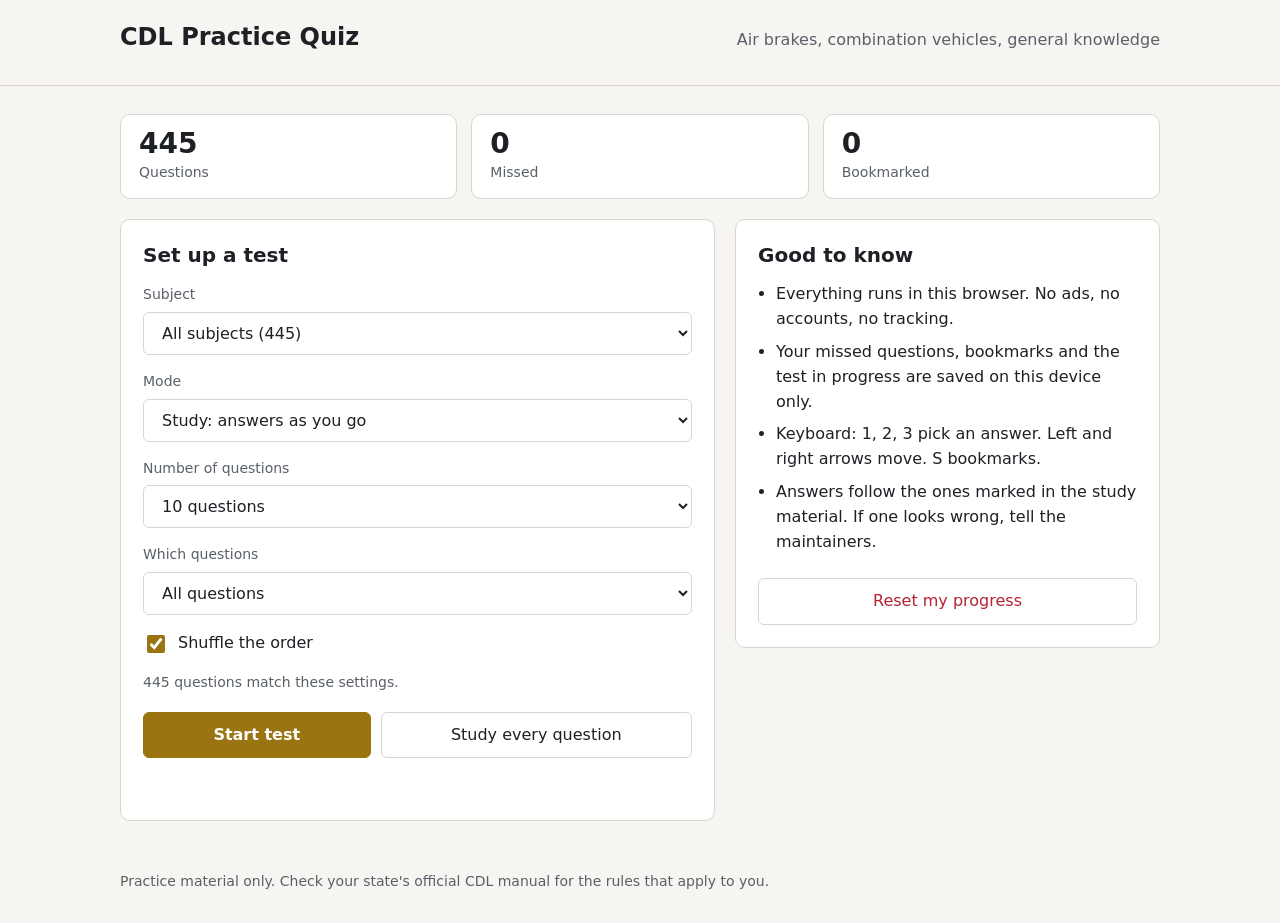
==== index.html @ a30c28da "Add CDL practice quiz: cleaned question bank, study and exam modes, offline single-file build" ====
<!doctype html>
<html lang="en">
<head>
<meta charset="utf-8">
<meta name="viewport" content="width=device-width,initial-scale=1">
<meta name="description" content="Free CDL practice quiz for air brakes, combination vehicles and general knowledge. Works offline. No ads, no accounts, no tracking.">
<meta http-equiv="Content-Security-Policy" content="default-src 'none'; script-src 'self'; style-src 'self'; img-src 'self' data:; connect-src 'none'; base-uri 'none'; form-action 'none'">
<title>CDL Practice Quiz</title>
<link rel="stylesheet" href="style.css">
</head>
<body>
<header class="top">
  <div class="wrap top-inner">
    <h1>CDL Practice Quiz</h1>
    <p class="muted">Air brakes, combination vehicles, general knowledge</p>
  </div>
</header>

<main class="wrap">

  <section id="setup" aria-labelledby="setup-title">
    <div class="stats">
      <div><strong id="stat-total">0</strong><span>Questions</span></div>
      <div><strong id="stat-missed">0</strong><span>Missed</span></div>
      <div><strong id="stat-saved">0</strong><span>Bookmarked</span></div>
    </div>

    <div class="setup-layout">
      <form class="panel setup-form" id="setup-form" autocomplete="off">
        <h2 id="setup-title">Set up a test</h2>

        <label for="subject">Subject</label>
        <select id="subject"></select>

        <label for="mode">Mode</label>
        <select id="mode">
          <option value="study">Study: answers as you go</option>
          <option value="exam">Exam: answers at the end</option>
        </select>

        <label for="length">Number of questions</label>
        <select id="length">
          <option value="10">10 questions</option>
          <option value="25">25 questions</option>
          <option value="50">50 questions</option>
          <option value="all">All matching questions</option>
          <option value="custom">Choose a number</option>
        </select>
        <input id="custom" type="number" min="1" max="445" value="20" aria-label="Custom number of questions" hidden>

        <label for="pool">Which questions</label>
        <select id="pool">
          <option value="all">All questions</option>
          <option value="missed">Only questions I missed</option>
          <option value="saved">Only bookmarked questions</option>
        </select>

        <label class="check"><input id="shuffle" type="checkbox" checked> Shuffle the order</label>

        <p id="match" class="muted small" aria-live="polite"></p>

        <div class="button-row">
          <button id="start" type="button" class="primary">Start test</button>
          <button id="study-all" type="button">Study every question</button>
        </div>
        <p id="setup-message" class="small" role="status"></p>
      </form>

      <aside class="panel side">
        <h2>Good to know</h2>
        <ul class="plain">
          <li>Everything runs in this browser. No ads, no accounts, no tracking.</li>
          <li>Your missed questions, bookmarks and the test in progress are saved on this device only.</li>
          <li>Keyboard: 1, 2, 3 pick an answer. Left and right arrows move. S bookmarks.</li>
          <li>Answers follow the ones marked in the study material. If one looks wrong, tell the maintainers.</li>
        </ul>
        <button id="resume" type="button" class="wide" hidden></button>
        <button id="reset" type="button" class="wide danger-text">Reset my progress</button>
      </aside>
    </div>
  </section>

  <section id="quiz" hidden aria-label="Test in progress">
    <div class="quiz-top">
      <span id="position"></span>
      <span id="topic" class="muted"></span>
      <button id="bookmark" type="button" aria-pressed="false">Bookmark</button>
    </div>
    <div class="bar" aria-hidden="true"><div id="progress"></div></div>

    <h2 id="question" class="question" tabindex="-1"></h2>
    <div id="choices" class="choices"></div>
    <p id="feedback" class="feedback" aria-live="polite"></p>

    <div class="nav">
      <button id="prev" type="button">Previous</button>
      <button id="next" type="button" class="primary">Next</button>
    </div>
    <div class="quiz-tools">
      <button id="finish" type="button">Finish test</button>
      <button id="exit" type="button">Save and exit</button>
    </div>

    <nav id="grid" class="grid" aria-label="Questions in this test"></nav>
  </section>

  <section id="results" hidden aria-labelledby="results-title">
    <h2 id="results-title">Test results</h2>
    <p id="score" class="score"></p>
    <p id="result-text"></p>
    <div id="breakdown" class="breakdown"></div>

    <div class="button-row">
      <button id="retry" type="button" class="primary">Practice the ones I missed</button>
      <button id="back-setup" type="button">Back to setup</button>
    </div>

    <div class="review-head">
      <h3>Review</h3>
      <label class="inline" for="review-filter">Show
        <select id="review-filter">
          <option value="all">All questions</option>
          <option value="wrong">Wrong</option>
          <option value="unanswered">Unanswered</option>
          <option value="ungraded">Not scored</option>
        </select>
      </label>
    </div>
    <div id="review"></div>
  </section>

</main>

<footer class="wrap small muted foot">
  Practice material only. Check your state's official CDL manual for the rules that apply to you.
</footer>

<script src="questions.js"></script>
<script src="app.js"></script>
</body>
</html>
---- style.css ----
:root {
  color-scheme: light dark;
  --bg: #17191c;
  --panel: #22252a;
  --text: #f2f4f5;
  --muted: #b0b5be;
  --line: #3a3e46;
  --accent: #e8c65d;
  --accent-ink: #17191c;
  --good: #78d8b0;
  --good-bg: #20382f;
  --bad: #ff969c;
  --bad-bg: #3f282d;
  --selected-bg: #393526;
  --focus: #e8c65d;
}

@media (prefers-color-scheme: light) {
  :root:not([data-theme="dark"]) {
    --bg: #f6f5f2;
    --panel: #ffffff;
    --text: #1d2025;
    --muted: #5a6068;
    --line: #d9d6cf;
    --accent: #9a7410;
    --accent-ink: #ffffff;
    --good: #17794f;
    --good-bg: #e4f5ec;
    --bad: #b42333;
    --bad-bg: #fbe6e8;
    --selected-bg: #fbf3da;
    --focus: #9a7410;
  }
}

* { box-sizing: border-box; }
[hidden] { display: none !important; }

body {
  margin: 0;
  background: var(--bg);
  color: var(--text);
  font: 16px/1.55 system-ui, "Segoe UI", Roboto, sans-serif;
}

h1, h2, h3 { line-height: 1.3; margin: 0 0 14px; }
h1 { font-size: 24px; margin: 0; }
h2 { font-size: 20px; }
h3 { font-size: 17px; }
p { margin: 0 0 10px; }
ul.plain { margin: 0 0 14px; padding-left: 18px; }
ul.plain li { margin-bottom: 8px; }

button, select, input {
  font: inherit;
  color: var(--text);
  background: var(--panel);
  border: 1px solid var(--line);
  border-radius: 6px;
  padding: 10px 14px;
}
button { cursor: pointer; }
button:hover:not(:disabled), select:hover { border-color: var(--accent); }
button:disabled { opacity: .45; cursor: default; }
button:focus-visible, select:focus-visible, input:focus-visible {
  outline: 3px solid var(--focus);
  outline-offset: 3px;
}
.primary { background: var(--accent); color: var(--accent-ink); border-color: var(--accent); font-weight: 700; }
.danger-text { color: var(--bad); }
.wide { width: 100%; margin-top: 10px; }
select, input[type="number"] { width: 100%; }
input[type="checkbox"] { width: 18px; height: 18px; padding: 0; accent-color: var(--accent); }

.wrap { max-width: 1080px; margin: 0 auto; padding: 0 20px; }
.top { border-bottom: 1px solid var(--line); padding: 22px 0; }
.top-inner { display: flex; flex-wrap: wrap; justify-content: space-between; align-items: baseline; gap: 6px 20px; }
main.wrap { padding-top: 28px; padding-bottom: 40px; }
.foot { padding-top: 10px; padding-bottom: 30px; }

.muted { color: var(--muted); }
.small { font-size: 14px; }
.hint { font-size: 14px; }

.panel {
  background: var(--panel);
  border: 1px solid var(--line);
  border-radius: 10px;
  padding: 22px;
}

.stats { display: grid; grid-template-columns: repeat(3, minmax(0, 1fr)); gap: 14px; margin-bottom: 20px; }
.stats > div {
  background: var(--panel);
  border: 1px solid var(--line);
  border-radius: 10px;
  padding: 14px 18px;
}
.stats strong { display: block; font-size: 28px; line-height: 1.1; }
.stats span { color: var(--muted); font-size: 14px; }

.setup-layout { display: grid; grid-template-columns: minmax(0, 1.4fr) minmax(0, 1fr); gap: 20px; align-items: start; }
.setup-form label { display: block; margin: 16px 0 6px; color: var(--muted); font-size: 14px; }
.setup-form label.check { display: flex; align-items: center; gap: 10px; color: var(--text); font-size: 16px; }
.setup-form #custom { margin-top: 8px; }
.setup-form #match { margin: 16px 0 0; }
.button-row { display: flex; flex-wrap: wrap; gap: 10px; margin-top: 18px; }
.button-row button { flex: 1 1 auto; }
#setup-message { color: var(--bad); min-height: 1.4em; margin-top: 10px; }

/* quiz */
.quiz-top { display: flex; flex-wrap: wrap; align-items: center; justify-content: space-between; gap: 10px; font-size: 14px; }
.bar { height: 6px; background: var(--line); border-radius: 3px; margin: 14px 0 22px; overflow: hidden; }
.bar > div { height: 100%; width: 0; background: var(--accent); transition: width .2s; }
.question { font-size: 23px; line-height: 1.5; margin: 6px 0 22px; outline: none; }
.choices { display: grid; gap: 12px; }
.choice { display: flex; gap: 14px; align-items: flex-start; text-align: left; width: 100%; padding: 16px 18px; min-height: 60px; }
.choice .letter { flex: 0 0 28px; font-weight: 700; color: var(--muted); }
.choice.selected { border-color: var(--accent); background: var(--selected-bg); }
.choice.correct { border-color: var(--good); background: var(--good-bg); }
.choice.wrong { border-color: var(--bad); background: var(--bad-bg); }
.choice.locked { cursor: default; }
.choice.locked:hover { border-color: var(--line); }
.choice.correct.locked:hover, .choice.wrong.locked:hover, .choice.selected.locked:hover { border-color: inherit; }

.feedback { min-height: 48px; padding-top: 14px; color: var(--muted); }
.feedback.good { color: var(--good); }
.feedback.bad { color: var(--bad); }

.nav { display: flex; justify-content: space-between; gap: 10px; border-top: 1px solid var(--line); padding-top: 18px; margin-top: 10px; }
.nav button { min-width: 120px; }
.quiz-tools { display: flex; flex-wrap: wrap; gap: 10px; margin: 14px 0 22px; }

.grid { display: flex; flex-wrap: wrap; gap: 6px; border-top: 1px solid var(--line); padding-top: 16px; }
.dot { width: 40px; height: 36px; padding: 0; font-size: 14px; }
.dot.answered { border-color: var(--muted); }
.dot.right { background: var(--good-bg); border-color: var(--good); }
.dot.wrong { background: var(--bad-bg); border-color: var(--bad); }
.dot.active { outline: 2px solid var(--accent); outline-offset: 2px; }

/* results */
.score { font-size: 44px; font-weight: 700; line-height: 1.1; margin: 4px 0 6px; }
.breakdown { margin: 14px 0 22px; }
.breakdown .row { display: flex; justify-content: space-between; padding: 10px 0; border-top: 1px solid var(--line); }
.review-head { display: flex; flex-wrap: wrap; justify-content: space-between; align-items: center; gap: 10px; margin: 30px 0 12px; }
.review-head h3 { margin: 0; }
label.inline { color: var(--muted); font-size: 14px; display: flex; align-items: center; gap: 8px; }
label.inline select { width: auto; }
.review-item { background: var(--panel); border: 1px solid var(--line); border-left-width: 4px; border-radius: 8px; padding: 16px 18px; margin-bottom: 12px; }
.review-item.right { border-left-color: var(--good); }
.review-item.wrong { border-left-color: var(--bad); }
.review-item.unanswered { border-left-color: var(--muted); }
.review-item.ungraded { border-left-color: var(--line); }
.review-item h3 { font-size: 17px; margin: 4px 0 8px; }
.review-item p { margin: 4px 0; }
.review-item .small { font-size: 14px; }

@media (max-width: 820px) {
  .setup-layout { grid-template-columns: 1fr; }
  .question { font-size: 20px; }
  .nav button { min-width: 0; flex: 1 1 0; }
  .dot { width: 36px; }
}
@media (max-width: 420px) {
  .wrap { padding: 0 16px; }
  .panel { padding: 18px; }
  .score { font-size: 38px; }
}
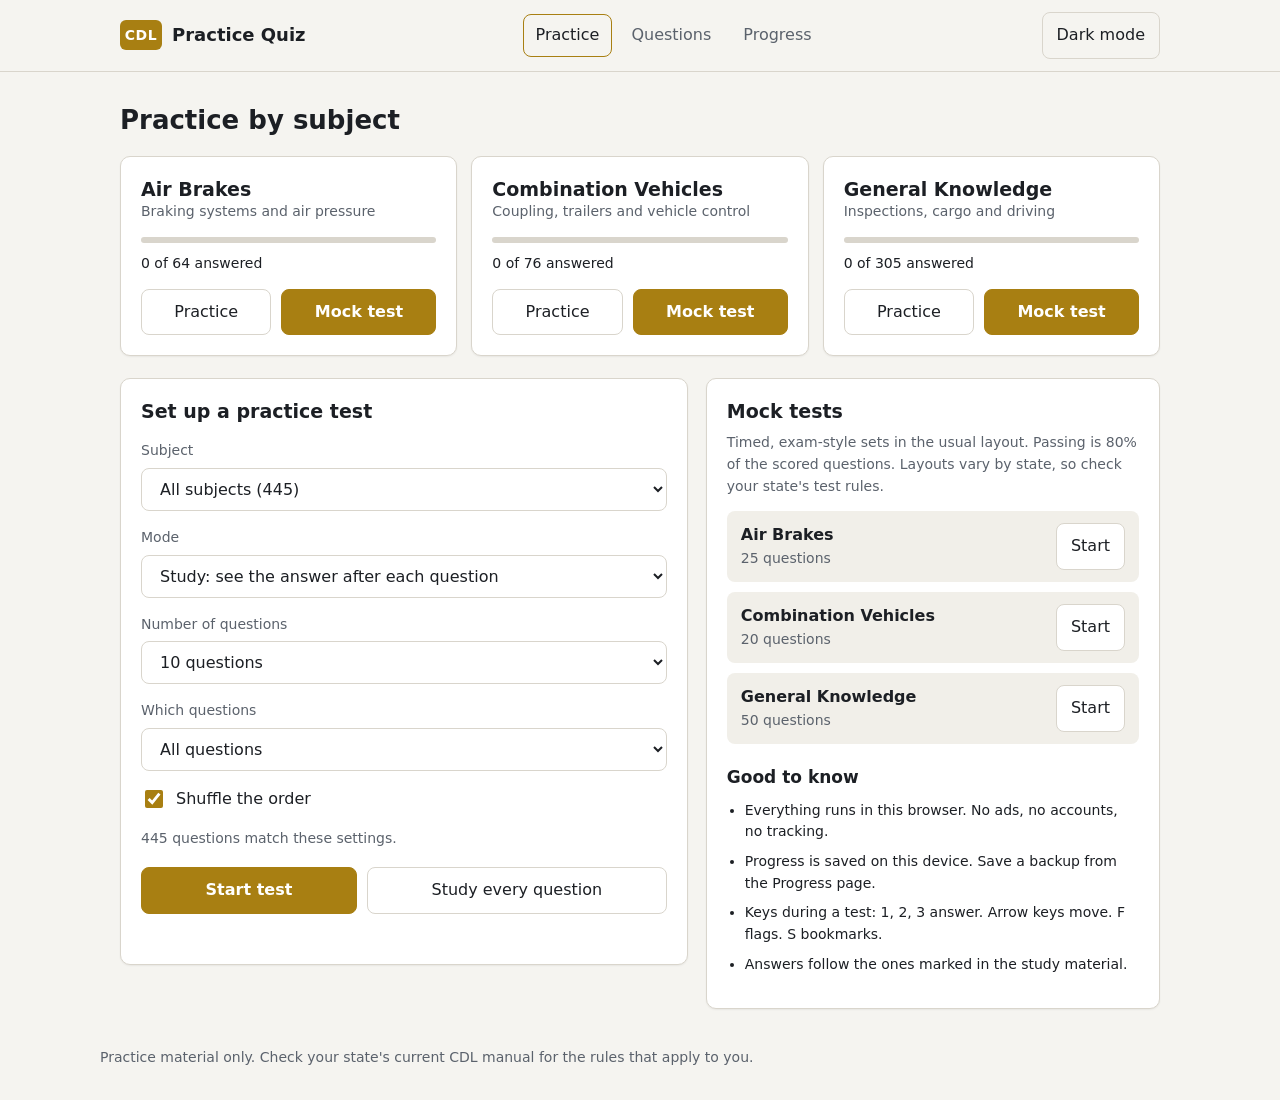
==== commit de18b10c: "Rebuild the app: practice home, mock tests, flags, timer, question browser, progress page, backups, " ====
--- a/index.html
+++ b/index.html
@@ -1,5 +1,5 @@
 <!doctype html>
-<html lang="en">
+<html lang="en" data-theme="dark">
 <head>
 <meta charset="utf-8">
 <meta name="viewport" content="width=device-width,initial-scale=1">
@@ -9,33 +9,47 @@
 <link rel="stylesheet" href="style.css">
 </head>
 <body>
+
+<a class="skip" href="#main">Skip to content</a>
+
 <header class="top">
   <div class="wrap top-inner">
-    <h1>CDL Practice Quiz</h1>
-    <p class="muted">Air brakes, combination vehicles, general knowledge</p>
+    <button class="brand" type="button" data-nav="home" aria-label="CDL Practice Quiz, home">
+      <span class="mark" aria-hidden="true">CDL</span>
+      <span class="brand-text">Practice Quiz</span>
+    </button>
+    <nav class="tabs" aria-label="Main">
+      <button type="button" data-nav="home" aria-current="page">Practice</button>
+      <button type="button" data-nav="browse">Questions</button>
+      <button type="button" data-nav="stats">Progress</button>
+    </nav>
+    <button id="theme" type="button" class="ghost">Light mode</button>
   </div>
 </header>
 
-<main class="wrap">
-
-  <section id="setup" aria-labelledby="setup-title">
-    <div class="stats">
-      <div><strong id="stat-total">0</strong><span>Questions</span></div>
-      <div><strong id="stat-missed">0</strong><span>Missed</span></div>
-      <div><strong id="stat-saved">0</strong><span>Bookmarked</span></div>
-    </div>
-
-    <div class="setup-layout">
-      <form class="panel setup-form" id="setup-form" autocomplete="off">
-        <h2 id="setup-title">Set up a test</h2>
+<main id="main" class="wrap">
+
+  <!-- Practice home -->
+  <section id="home" class="view" aria-labelledby="home-title">
+    <div id="resume-box" class="banner" hidden>
+      <p id="resume-text"></p>
+      <button id="resume" type="button" class="primary">Resume test</button>
+    </div>
+
+    <h1 id="home-title" class="page-title">Practice by subject</h1>
+    <div id="subject-cards" class="subject-cards"></div>
+
+    <div class="home-grid">
+      <form id="setup-form" class="panel" autocomplete="off">
+        <h2>Set up a practice test</h2>
 
         <label for="subject">Subject</label>
         <select id="subject"></select>
 
         <label for="mode">Mode</label>
         <select id="mode">
-          <option value="study">Study: answers as you go</option>
-          <option value="exam">Exam: answers at the end</option>
+          <option value="study">Study: see the answer after each question</option>
+          <option value="exam">Exam: see results at the end</option>
         </select>
 
         <label for="length">Number of questions</label>
@@ -51,8 +65,9 @@
         <label for="pool">Which questions</label>
         <select id="pool">
           <option value="all">All questions</option>
-          <option value="missed">Only questions I missed</option>
-          <option value="saved">Only bookmarked questions</option>
+          <option value="missed">Questions I got wrong last time</option>
+          <option value="new">Questions I have not seen yet</option>
+          <option value="saved">Bookmarked questions</option>
         </select>
 
         <label class="check"><input id="shuffle" type="checkbox" checked> Shuffle the order</label>
@@ -60,31 +75,39 @@
         <p id="match" class="muted small" aria-live="polite"></p>
 
         <div class="button-row">
-          <button id="start" type="button" class="primary">Start test</button>
+          <button id="start" type="submit" class="primary">Start test</button>
           <button id="study-all" type="button">Study every question</button>
         </div>
-        <p id="setup-message" class="small" role="status"></p>
+        <p id="setup-message" class="small error" role="status"></p>
       </form>
 
-      <aside class="panel side">
-        <h2>Good to know</h2>
-        <ul class="plain">
+      <div class="panel">
+        <h2>Mock tests</h2>
+        <p class="muted small">Timed, exam-style sets in the usual layout. Passing is 80% of the scored questions. Layouts vary by state, so check your state's test rules.</p>
+        <div id="mock-list" class="mock-list"></div>
+        <h3 class="side-title">Good to know</h3>
+        <ul class="plain small">
           <li>Everything runs in this browser. No ads, no accounts, no tracking.</li>
-          <li>Your missed questions, bookmarks and the test in progress are saved on this device only.</li>
-          <li>Keyboard: 1, 2, 3 pick an answer. Left and right arrows move. S bookmarks.</li>
-          <li>Answers follow the ones marked in the study material. If one looks wrong, tell the maintainers.</li>
+          <li>Progress is saved on this device. Save a backup from the Progress page.</li>
+          <li>Keys during a test: 1, 2, 3 answer. Arrow keys move. F flags. S bookmarks.</li>
+          <li>Answers follow the ones marked in the study material.</li>
         </ul>
-        <button id="resume" type="button" class="wide" hidden></button>
-        <button id="reset" type="button" class="wide danger-text">Reset my progress</button>
-      </aside>
-    </div>
-  </section>
-
-  <section id="quiz" hidden aria-label="Test in progress">
+      </div>
+    </div>
+  </section>
+
+  <!-- Quiz -->
+  <section id="quiz" class="view" hidden aria-label="Test in progress">
     <div class="quiz-top">
-      <span id="position"></span>
-      <span id="topic" class="muted"></span>
-      <button id="bookmark" type="button" aria-pressed="false">Bookmark</button>
+      <div>
+        <span id="position" class="strong"></span>
+        <span id="topic" class="muted"></span>
+      </div>
+      <div class="quiz-top-right">
+        <span id="timer" class="muted"></span>
+        <button id="flag" type="button" class="ghost" aria-pressed="false">Flag</button>
+        <button id="bookmark" type="button" class="ghost" aria-pressed="false">Bookmark</button>
+      </div>
     </div>
     <div class="bar" aria-hidden="true"><div id="progress"></div></div>
 
@@ -98,30 +121,37 @@
     </div>
     <div class="quiz-tools">
       <button id="finish" type="button">Finish test</button>
-      <button id="exit" type="button">Save and exit</button>
+      <button id="exit" type="button" class="ghost">Save and exit</button>
     </div>
 
     <nav id="grid" class="grid" aria-label="Questions in this test"></nav>
-  </section>
-
-  <section id="results" hidden aria-labelledby="results-title">
-    <h2 id="results-title">Test results</h2>
-    <p id="score" class="score"></p>
-    <p id="result-text"></p>
+    <p class="hint muted small">Keys: 1, 2, 3 answer. Left and right arrows move. F flags. S bookmarks.</p>
+  </section>
+
+  <!-- Results -->
+  <section id="results" class="view" hidden aria-labelledby="results-title">
+    <h1 id="results-title" class="page-title">Test results</h1>
+    <div class="result-card panel">
+      <p id="score" class="score"></p>
+      <p id="verdict" class="verdict" hidden></p>
+      <p id="result-text" class="muted"></p>
+      <p id="result-time" class="muted small"></p>
+    </div>
     <div id="breakdown" class="breakdown"></div>
 
     <div class="button-row">
       <button id="retry" type="button" class="primary">Practice the ones I missed</button>
-      <button id="back-setup" type="button">Back to setup</button>
+      <button id="home-from-results" type="button">Back to practice</button>
     </div>
 
     <div class="review-head">
-      <h3>Review</h3>
+      <h2>Review</h2>
       <label class="inline" for="review-filter">Show
         <select id="review-filter">
           <option value="all">All questions</option>
           <option value="wrong">Wrong</option>
           <option value="unanswered">Unanswered</option>
+          <option value="flagged">Flagged</option>
           <option value="ungraded">Not scored</option>
         </select>
       </label>
@@ -129,13 +159,66 @@
     <div id="review"></div>
   </section>
 
+  <!-- Browse all questions -->
+  <section id="browse" class="view" hidden aria-labelledby="browse-title">
+    <h1 id="browse-title" class="page-title">All questions</h1>
+    <div class="toolbar">
+      <input id="search" type="search" placeholder="Search questions and answers" aria-label="Search questions">
+      <select id="browse-subject" aria-label="Subject"></select>
+      <select id="browse-status" aria-label="Show">
+        <option value="all">Every question</option>
+        <option value="new">Not seen yet</option>
+        <option value="missed">Last answer wrong</option>
+        <option value="correct">Last answer right</option>
+        <option value="saved">Bookmarked</option>
+      </select>
+    </div>
+    <p id="browse-count" class="muted small" aria-live="polite"></p>
+    <div id="browse-list" class="browse-list"></div>
+  </section>
+
+  <!-- Progress and backup -->
+  <section id="stats" class="view" hidden aria-labelledby="stats-title">
+    <h1 id="stats-title" class="page-title">Your progress</h1>
+    <div id="stat-cards" class="stat-cards"></div>
+
+    <div class="two-col">
+      <div class="panel">
+        <h2>By subject</h2>
+        <div id="subject-table"></div>
+      </div>
+      <div class="panel">
+        <h2>Questions you miss most</h2>
+        <div id="most-missed"></div>
+      </div>
+    </div>
+
+    <div class="panel">
+      <h2>Recent tests</h2>
+      <div id="recent"></div>
+    </div>
+
+    <div class="panel">
+      <h2>Your data</h2>
+      <p class="muted small">Stored only in this browser. Save a backup file to keep it or to move it to another computer.</p>
+      <div class="button-row">
+        <button id="export" type="button">Save backup file</button>
+        <label class="button-like" for="import">Load backup file</label>
+        <input id="import" type="file" accept="application/json,.json" hidden>
+        <button id="reset" type="button" class="danger">Erase all progress</button>
+      </div>
+      <p id="data-message" class="small" role="status"></p>
+    </div>
+  </section>
+
 </main>
 
-<footer class="wrap small muted foot">
-  Practice material only. Check your state's official CDL manual for the rules that apply to you.
+<footer class="wrap foot muted small">
+  Practice material only. Check your state's current CDL manual for the rules that apply to you.
 </footer>
 
 <script src="questions.js"></script>
+<script src="store.js"></script>
 <script src="app.js"></script>
 </body>
 </html>
--- a/style.css
+++ b/style.css
@@ -1,36 +1,41 @@
+/* Colours are tokens so light and dark stay consistent. data-theme on <html> picks the set. */
 :root {
-  color-scheme: light dark;
-  --bg: #17191c;
-  --panel: #22252a;
-  --text: #f2f4f5;
-  --muted: #b0b5be;
-  --line: #3a3e46;
+  color-scheme: dark;
+  --bg: #15171a;
+  --panel: #1f2227;
+  --panel-2: #272b31;
+  --text: #f1f3f5;
+  --muted: #aab1bb;
+  --line: #353a42;
   --accent: #e8c65d;
-  --accent-ink: #17191c;
-  --good: #78d8b0;
-  --good-bg: #20382f;
-  --bad: #ff969c;
-  --bad-bg: #3f282d;
-  --selected-bg: #393526;
+  --accent-ink: #15171a;
+  --good: #7fdcb5;
+  --good-bg: #1d3a30;
+  --bad: #ff9aa0;
+  --bad-bg: #42262c;
+  --selected-bg: #3a3424;
   --focus: #e8c65d;
-}
-
-@media (prefers-color-scheme: light) {
-  :root:not([data-theme="dark"]) {
-    --bg: #f6f5f2;
-    --panel: #ffffff;
-    --text: #1d2025;
-    --muted: #5a6068;
-    --line: #d9d6cf;
-    --accent: #9a7410;
-    --accent-ink: #ffffff;
-    --good: #17794f;
-    --good-bg: #e4f5ec;
-    --bad: #b42333;
-    --bad-bg: #fbe6e8;
-    --selected-bg: #fbf3da;
-    --focus: #9a7410;
-  }
+  --shadow: 0 1px 2px rgba(0, 0, 0, .35);
+  --radius: 10px;
+}
+
+:root[data-theme="light"] {
+  color-scheme: light;
+  --bg: #f5f4f0;
+  --panel: #ffffff;
+  --panel-2: #f1efe9;
+  --text: #1c1f24;
+  --muted: #5b626c;
+  --line: #d9d5cc;
+  --accent: #a87f12;
+  --accent-ink: #ffffff;
+  --good: #14744b;
+  --good-bg: #e2f4ea;
+  --bad: #b21f30;
+  --bad-bg: #fbe5e7;
+  --selected-bg: #faf2d9;
+  --focus: #a87f12;
+  --shadow: 0 1px 2px rgba(20, 20, 20, .06);
 }
 
 * { box-sizing: border-box; }
@@ -43,12 +48,12 @@
   font: 16px/1.55 system-ui, "Segoe UI", Roboto, sans-serif;
 }
 
-h1, h2, h3 { line-height: 1.3; margin: 0 0 14px; }
-h1 { font-size: 24px; margin: 0; }
-h2 { font-size: 20px; }
+h1, h2, h3 { line-height: 1.3; margin: 0 0 12px; }
+h1.page-title { font-size: 26px; margin: 8px 0 18px; }
+h2 { font-size: 19px; }
 h3 { font-size: 17px; }
 p { margin: 0 0 10px; }
-ul.plain { margin: 0 0 14px; padding-left: 18px; }
+ul.plain { margin: 0 0 12px; padding-left: 18px; }
 ul.plain li { margin-bottom: 8px; }
 
 button, select, input {
@@ -56,74 +61,147 @@
   color: var(--text);
   background: var(--panel);
   border: 1px solid var(--line);
-  border-radius: 6px;
+  border-radius: 8px;
   padding: 10px 14px;
 }
 button { cursor: pointer; }
 button:hover:not(:disabled), select:hover { border-color: var(--accent); }
 button:disabled { opacity: .45; cursor: default; }
-button:focus-visible, select:focus-visible, input:focus-visible {
+button:focus-visible, select:focus-visible, input:focus-visible, .button-like:focus-within {
   outline: 3px solid var(--focus);
   outline-offset: 3px;
 }
 .primary { background: var(--accent); color: var(--accent-ink); border-color: var(--accent); font-weight: 700; }
-.danger-text { color: var(--bad); }
-.wide { width: 100%; margin-top: 10px; }
-select, input[type="number"] { width: 100%; }
+.ghost { background: transparent; }
+.danger { color: var(--bad); }
+.error { color: var(--bad); }
+select, input[type="number"], input[type="search"] { width: 100%; }
 input[type="checkbox"] { width: 18px; height: 18px; padding: 0; accent-color: var(--accent); }
 
+.button-like {
+  display: inline-block;
+  border: 1px solid var(--line);
+  border-radius: 8px;
+  padding: 10px 14px;
+  cursor: pointer;
+  background: var(--panel);
+}
+.button-like:hover { border-color: var(--accent); }
+
 .wrap { max-width: 1080px; margin: 0 auto; padding: 0 20px; }
-.top { border-bottom: 1px solid var(--line); padding: 22px 0; }
-.top-inner { display: flex; flex-wrap: wrap; justify-content: space-between; align-items: baseline; gap: 6px 20px; }
-main.wrap { padding-top: 28px; padding-bottom: 40px; }
-.foot { padding-top: 10px; padding-bottom: 30px; }
-
 .muted { color: var(--muted); }
 .small { font-size: 14px; }
-.hint { font-size: 14px; }
+.strong { font-weight: 700; }
+.hint { margin-top: 14px; }
+.foot { padding: 18px 0 32px; }
+
+.skip {
+  position: absolute;
+  left: -999px;
+  top: 0;
+  background: var(--accent);
+  color: var(--accent-ink);
+  padding: 8px 12px;
+  z-index: 10;
+}
+.skip:focus { left: 12px; top: 12px; }
+
+/* header */
+.top {
+  position: sticky;
+  top: 0;
+  z-index: 5;
+  background: var(--bg);
+  border-bottom: 1px solid var(--line);
+}
+.top-inner { display: flex; flex-wrap: wrap; align-items: center; justify-content: space-between; gap: 10px 18px; padding-top: 12px; padding-bottom: 12px; }
+.brand { display: inline-flex; align-items: center; gap: 10px; background: none; border: none; padding: 0; font-weight: 700; }
+.brand:hover { border: none; }
+.mark {
+  display: inline-grid;
+  place-items: center;
+  width: 42px;
+  height: 30px;
+  border-radius: 6px;
+  background: var(--accent);
+  color: var(--accent-ink);
+  font-weight: 800;
+  font-size: 14px;
+  letter-spacing: .04em;
+}
+.brand-text { font-size: 18px; }
+.tabs { display: flex; gap: 6px; flex-wrap: wrap; }
+.tabs button { background: none; border-color: transparent; color: var(--muted); padding: 8px 12px; }
+.tabs button:hover { border-color: var(--line); color: var(--text); }
+.tabs button[aria-current="page"] { color: var(--text); border-color: var(--accent); }
+
+main.wrap { padding-top: 24px; padding-bottom: 20px; }
 
 .panel {
   background: var(--panel);
   border: 1px solid var(--line);
-  border-radius: 10px;
-  padding: 22px;
-}
-
-.stats { display: grid; grid-template-columns: repeat(3, minmax(0, 1fr)); gap: 14px; margin-bottom: 20px; }
-.stats > div {
-  background: var(--panel);
-  border: 1px solid var(--line);
-  border-radius: 10px;
+  border-radius: var(--radius);
+  padding: 20px;
+  box-shadow: var(--shadow);
+}
+
+.banner {
+  display: flex;
+  flex-wrap: wrap;
+  justify-content: space-between;
+  align-items: center;
+  gap: 12px;
+  background: var(--panel-2);
+  border: 1px solid var(--accent);
+  border-radius: var(--radius);
   padding: 14px 18px;
-}
-.stats strong { display: block; font-size: 28px; line-height: 1.1; }
-.stats span { color: var(--muted); font-size: 14px; }
-
-.setup-layout { display: grid; grid-template-columns: minmax(0, 1.4fr) minmax(0, 1fr); gap: 20px; align-items: start; }
-.setup-form label { display: block; margin: 16px 0 6px; color: var(--muted); font-size: 14px; }
-.setup-form label.check { display: flex; align-items: center; gap: 10px; color: var(--text); font-size: 16px; }
-.setup-form #custom { margin-top: 8px; }
-.setup-form #match { margin: 16px 0 0; }
+  margin-bottom: 20px;
+}
+.banner p { margin: 0; }
+
+/* home */
+.subject-cards { display: grid; grid-template-columns: repeat(3, minmax(0, 1fr)); gap: 14px; margin-bottom: 22px; }
+.subject-card h2 { margin-bottom: 4px; }
+.subject-card .bar { margin: 14px 0 10px; }
+.subject-card .button-row { margin-top: 14px; }
+
+.home-grid { display: grid; grid-template-columns: minmax(0, 1.25fr) minmax(0, 1fr); gap: 18px; align-items: start; }
+#setup-form label { display: block; margin: 16px 0 6px; color: var(--muted); font-size: 14px; }
+#setup-form label.check { display: flex; align-items: center; gap: 10px; color: var(--text); font-size: 16px; }
+#setup-form #custom { margin-top: 8px; }
+#setup-form #match { margin: 16px 0 0; }
 .button-row { display: flex; flex-wrap: wrap; gap: 10px; margin-top: 18px; }
-.button-row button { flex: 1 1 auto; }
-#setup-message { color: var(--bad); min-height: 1.4em; margin-top: 10px; }
+.button-row > * { flex: 1 1 auto; }
+#setup-message { min-height: 1.4em; margin: 10px 0 0; }
+
+.mock-list { display: grid; gap: 10px; margin: 14px 0 6px; }
+.mock-row { display: flex; justify-content: space-between; align-items: center; gap: 12px; background: var(--panel-2); border-radius: 8px; padding: 12px 14px; }
+.mock-row p { margin: 0; }
+.side-title { margin-top: 22px; }
+
+/* bar */
+.bar { height: 6px; background: var(--line); border-radius: 3px; overflow: hidden; }
+.bar > div { height: 100%; width: 0; background: var(--accent); transition: width .25s; }
 
 /* quiz */
-.quiz-top { display: flex; flex-wrap: wrap; align-items: center; justify-content: space-between; gap: 10px; font-size: 14px; }
-.bar { height: 6px; background: var(--line); border-radius: 3px; margin: 14px 0 22px; overflow: hidden; }
-.bar > div { height: 100%; width: 0; background: var(--accent); transition: width .2s; }
+.quiz-top { display: flex; flex-wrap: wrap; justify-content: space-between; align-items: center; gap: 10px 16px; font-size: 14px; }
+.quiz-top-right { display: flex; align-items: center; gap: 8px; flex-wrap: wrap; }
+.quiz-top-right #timer { font-variant-numeric: tabular-nums; margin-right: 6px; }
+.quiz-top button { padding: 7px 12px; font-size: 14px; }
+#progress { transition: width .25s; }
+.bar { margin: 14px 0 22px; }
 .question { font-size: 23px; line-height: 1.5; margin: 6px 0 22px; outline: none; }
 .choices { display: grid; gap: 12px; }
-.choice { display: flex; gap: 14px; align-items: flex-start; text-align: left; width: 100%; padding: 16px 18px; min-height: 60px; }
+.choice { display: flex; gap: 14px; align-items: flex-start; text-align: left; width: 100%; padding: 16px 18px; min-height: 60px; font-size: 16px; }
 .choice .letter { flex: 0 0 28px; font-weight: 700; color: var(--muted); }
 .choice.selected { border-color: var(--accent); background: var(--selected-bg); }
 .choice.correct { border-color: var(--good); background: var(--good-bg); }
 .choice.wrong { border-color: var(--bad); background: var(--bad-bg); }
 .choice.locked { cursor: default; }
 .choice.locked:hover { border-color: var(--line); }
-.choice.correct.locked:hover, .choice.wrong.locked:hover, .choice.selected.locked:hover { border-color: inherit; }
-
-.feedback { min-height: 48px; padding-top: 14px; color: var(--muted); }
+.choice.selected.locked:hover, .choice.correct.locked:hover, .choice.wrong.locked:hover { border-color: inherit; }
+
+.feedback { min-height: 48px; padding-top: 14px; color: var(--muted); margin: 0; }
 .feedback.good { color: var(--good); }
 .feedback.bad { color: var(--bad); }
 
@@ -136,33 +214,74 @@
 .dot.answered { border-color: var(--muted); }
 .dot.right { background: var(--good-bg); border-color: var(--good); }
 .dot.wrong { background: var(--bad-bg); border-color: var(--bad); }
+.dot.flagged { box-shadow: inset 0 -3px 0 var(--accent); }
 .dot.active { outline: 2px solid var(--accent); outline-offset: 2px; }
 
 /* results */
-.score { font-size: 44px; font-weight: 700; line-height: 1.1; margin: 4px 0 6px; }
-.breakdown { margin: 14px 0 22px; }
+.result-card { text-align: left; margin-bottom: 18px; }
+.score { font-size: 46px; font-weight: 800; line-height: 1.1; margin: 0 0 6px; }
+.verdict { font-size: 18px; font-weight: 700; margin: 0 0 8px; }
+.verdict.good { color: var(--good); }
+.verdict.bad { color: var(--bad); }
+.breakdown { margin-bottom: 16px; }
 .breakdown .row { display: flex; justify-content: space-between; padding: 10px 0; border-top: 1px solid var(--line); }
 .review-head { display: flex; flex-wrap: wrap; justify-content: space-between; align-items: center; gap: 10px; margin: 30px 0 12px; }
-.review-head h3 { margin: 0; }
+.review-head h2 { margin: 0; }
 label.inline { color: var(--muted); font-size: 14px; display: flex; align-items: center; gap: 8px; }
 label.inline select { width: auto; }
-.review-item { background: var(--panel); border: 1px solid var(--line); border-left-width: 4px; border-radius: 8px; padding: 16px 18px; margin-bottom: 12px; }
+.review-item { background: var(--panel); border: 1px solid var(--line); border-left-width: 4px; border-radius: 8px; padding: 14px 18px; margin-bottom: 12px; }
 .review-item.right { border-left-color: var(--good); }
 .review-item.wrong { border-left-color: var(--bad); }
 .review-item.unanswered { border-left-color: var(--muted); }
 .review-item.ungraded { border-left-color: var(--line); }
-.review-item h3 { font-size: 17px; margin: 4px 0 8px; }
+.review-item h3 { margin: 4px 0 8px; }
 .review-item p { margin: 4px 0; }
-.review-item .small { font-size: 14px; }
-
-@media (max-width: 820px) {
-  .setup-layout { grid-template-columns: 1fr; }
+
+/* browse */
+.toolbar { display: grid; grid-template-columns: minmax(0, 2fr) minmax(0, 1.3fr) minmax(0, 1fr); gap: 10px; margin-bottom: 10px; }
+.browse-list { display: grid; gap: 12px; }
+.browse-card { padding: 16px 18px; }
+.browse-card h3 { margin: 6px 0 10px; font-size: 17px; }
+.browse-head { display: flex; flex-wrap: wrap; justify-content: space-between; align-items: center; gap: 8px; font-size: 14px; }
+.badge { font-size: 13px; padding: 3px 9px; border-radius: 999px; border: 1px solid var(--line); color: var(--muted); }
+.badge.missed { color: var(--bad); border-color: var(--bad); }
+.badge.correct { color: var(--good); border-color: var(--good); }
+.browse-answer { margin-bottom: 12px; }
+.browse-option { margin: 4px 0; padding: 6px 10px; border-radius: 6px; }
+.browse-option.correct { background: var(--good-bg); color: var(--good); }
+.browse-card .button-row { margin-top: 6px; }
+.browse-card .button-row > * { flex: 0 0 auto; }
+
+/* progress */
+.stat-cards { display: grid; grid-template-columns: repeat(5, minmax(0, 1fr)); gap: 12px; margin-bottom: 18px; }
+.stat-card { padding: 14px 16px; display: grid; gap: 2px; }
+.stat-card strong { font-size: 24px; line-height: 1.2; }
+.two-col { display: grid; grid-template-columns: minmax(0, 1fr) minmax(0, 1fr); gap: 18px; margin-bottom: 18px; }
+.two-col > .panel { margin: 0; }
+.subject-row { display: grid; grid-template-columns: 1.4fr 1fr 1fr; gap: 6px 14px; align-items: center; padding: 10px 0; border-top: 1px solid var(--line); }
+.subject-row .bar { grid-column: 1 / -1; }
+.recent-row { display: grid; grid-template-columns: 1.2fr 1.6fr 1fr; gap: 10px; padding: 8px 0; border-top: 1px solid var(--line); align-items: baseline; }
+#most-missed p { border-top: 1px solid var(--line); padding: 8px 0; margin: 0; }
+#most-missed p:first-child { border-top: none; }
+#recent, #subject-table { margin-bottom: 0; }
+.panel > h2 + .muted { margin-top: -4px; }
+
+@media (max-width: 900px) {
+  .subject-cards { grid-template-columns: 1fr; }
+  .home-grid, .two-col { grid-template-columns: 1fr; }
+  .stat-cards { grid-template-columns: repeat(2, minmax(0, 1fr)); }
+  .toolbar { grid-template-columns: 1fr; }
+}
+@media (max-width: 560px) {
+  .wrap { padding: 0 16px; }
   .question { font-size: 20px; }
   .nav button { min-width: 0; flex: 1 1 0; }
   .dot { width: 36px; }
-}
-@media (max-width: 420px) {
-  .wrap { padding: 0 16px; }
-  .panel { padding: 18px; }
-  .score { font-size: 38px; }
-}
+  .score { font-size: 40px; }
+  .subject-row, .recent-row { grid-template-columns: 1fr; }
+  .tabs button { padding: 7px 9px; font-size: 14px; }
+  .brand-text { display: none; }
+}
+
+/* spacing between full-width panels on the progress page */
+#stats > .panel { margin-bottom: 18px; }
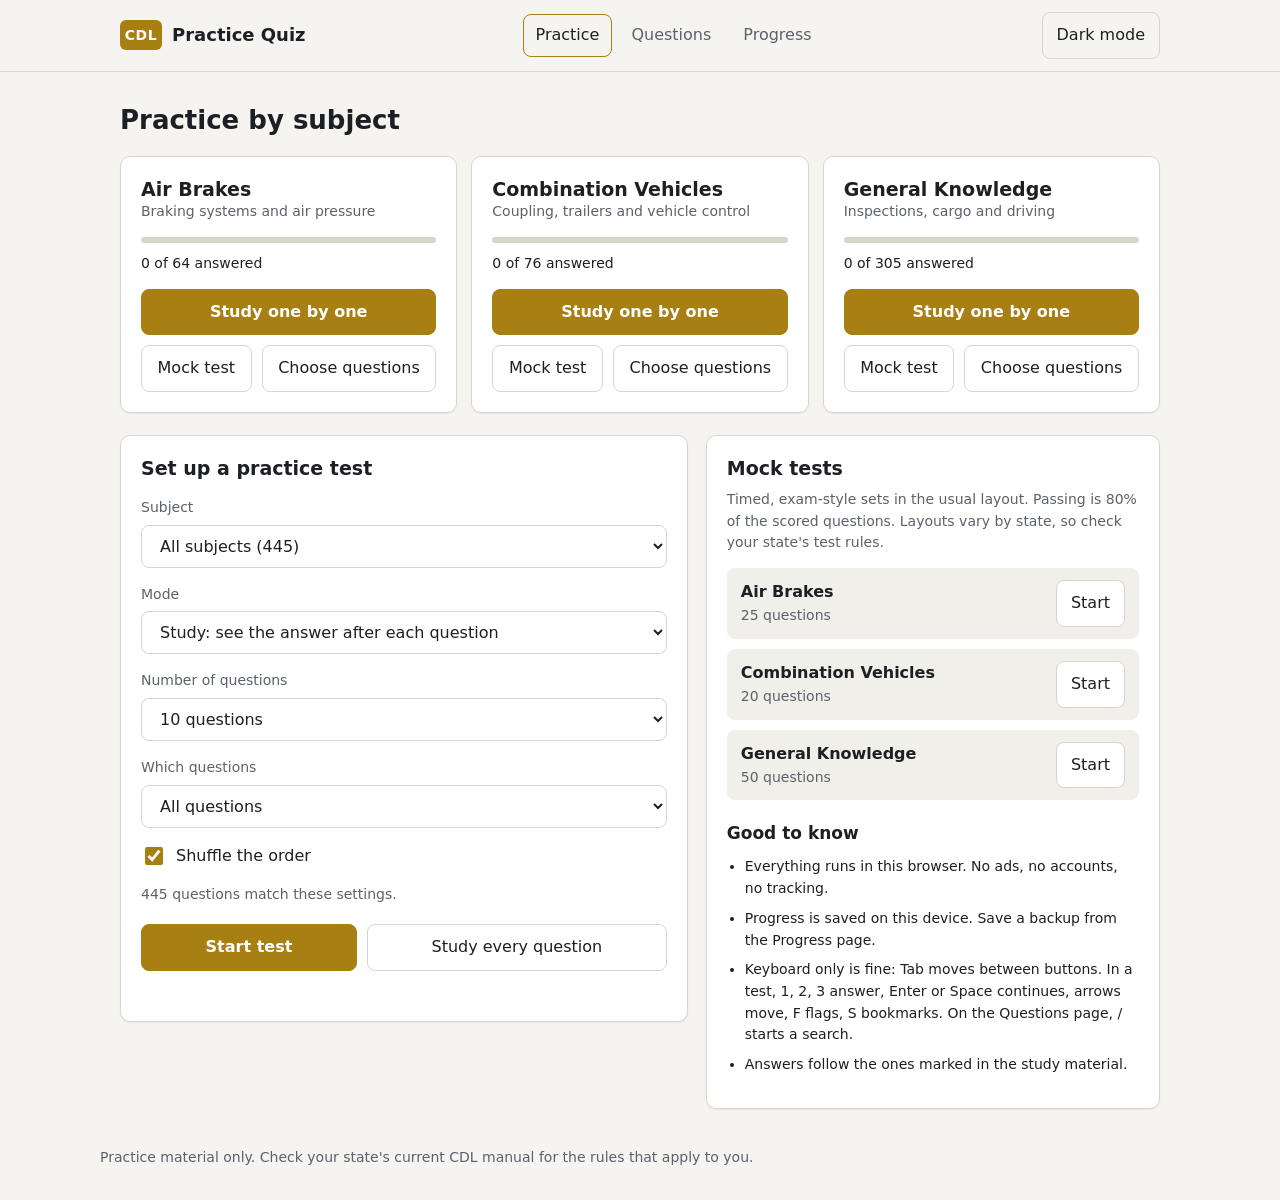
==== commit 6e9efd46: "Keyboard-only use: Enter and Space continue, focus moves to Next after answering, / searches, backup" ====
--- a/index.html
+++ b/index.html
@@ -89,7 +89,7 @@
         <ul class="plain small">
           <li>Everything runs in this browser. No ads, no accounts, no tracking.</li>
           <li>Progress is saved on this device. Save a backup from the Progress page.</li>
-          <li>Keys during a test: 1, 2, 3 answer. Arrow keys move. F flags. S bookmarks.</li>
+          <li>Keyboard only is fine: Tab moves between buttons. In a test, 1, 2, 3 answer, Enter or Space continues, arrows move, F flags, S bookmarks. On the Questions page, / starts a search.</li>
           <li>Answers follow the ones marked in the study material.</li>
         </ul>
       </div>
@@ -125,7 +125,7 @@
     </div>
 
     <nav id="grid" class="grid" aria-label="Questions in this test"></nav>
-    <p class="hint muted small">Keys: 1, 2, 3 answer. Left and right arrows move. F flags. S bookmarks.</p>
+    <p class="hint muted small">Keys: 1, 2, 3 answer. Enter or Space goes to the next question. Left and right arrows move. F flags. S bookmarks.</p>
   </section>
 
   <!-- Results -->
@@ -203,7 +203,7 @@
       <p class="muted small">Stored only in this browser. Save a backup file to keep it or to move it to another computer.</p>
       <div class="button-row">
         <button id="export" type="button">Save backup file</button>
-        <label class="button-like" for="import">Load backup file</label>
+        <button id="import-button" type="button">Load backup file</button>
         <input id="import" type="file" accept="application/json,.json" hidden>
         <button id="reset" type="button" class="danger">Erase all progress</button>
       </div>
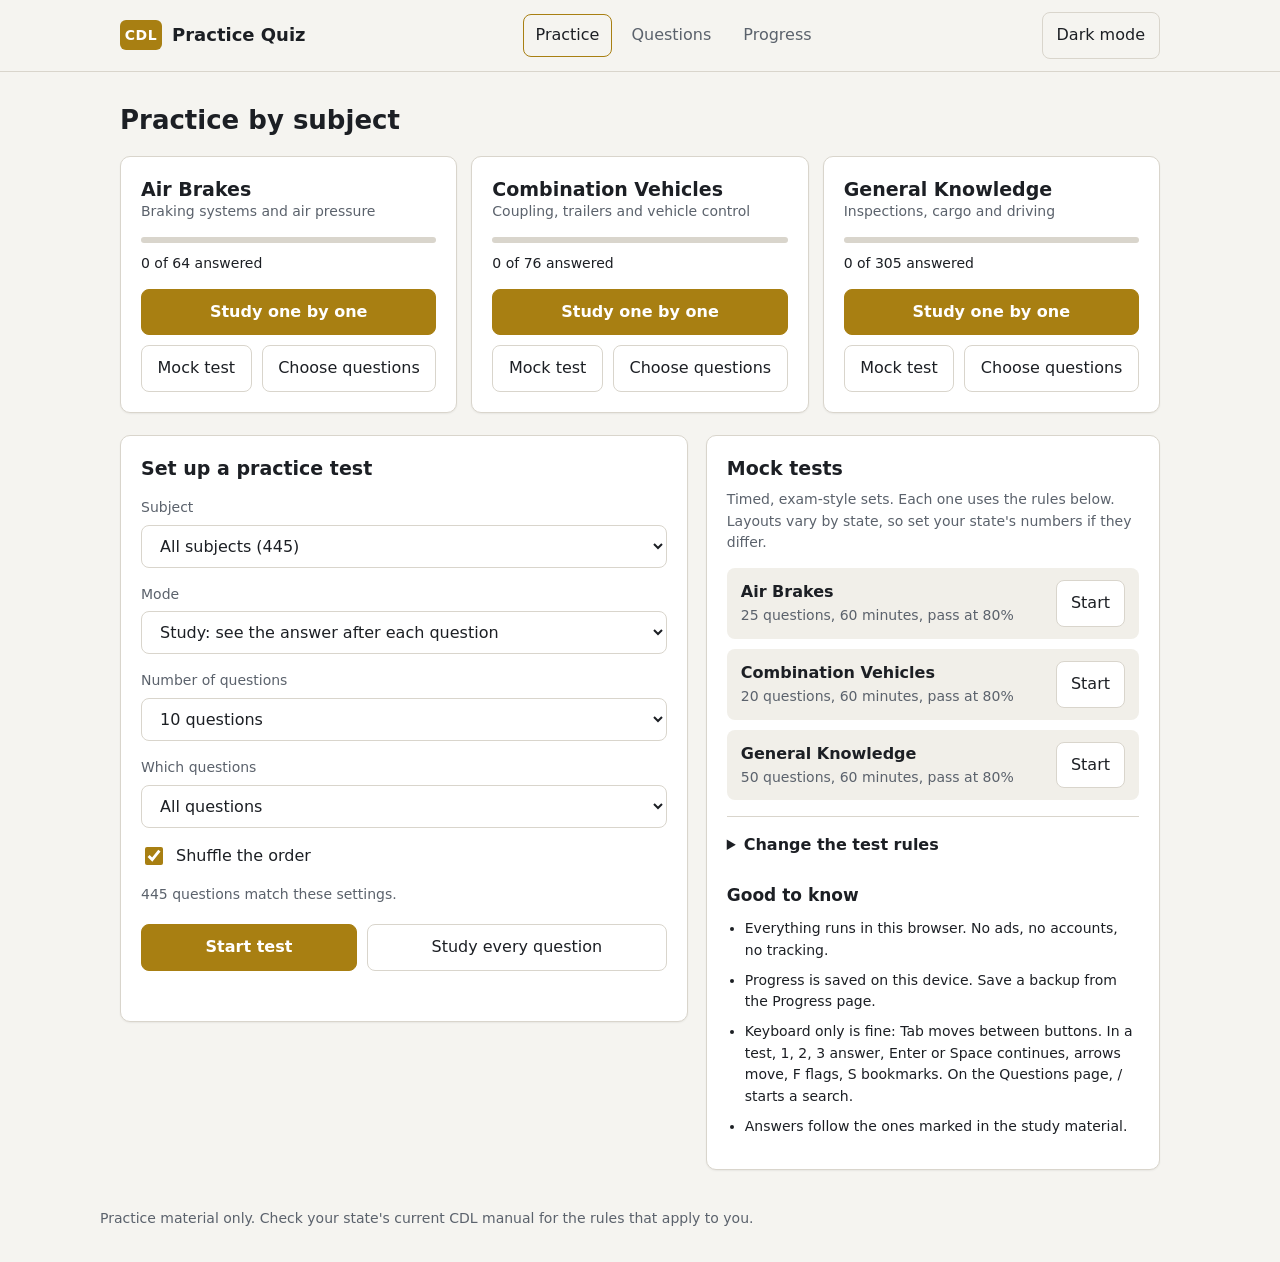
==== commit 7033aa10: "Mock tests: countdown with auto-finish, editable test rules per subject; spaced review pool and due " ====
--- a/index.html
+++ b/index.html
@@ -67,6 +67,7 @@
           <option value="all">All questions</option>
           <option value="missed">Questions I got wrong last time</option>
           <option value="new">Questions I have not seen yet</option>
+          <option value="due">Due for review now (spaced review)</option>
           <option value="saved">Bookmarked questions</option>
         </select>
 
@@ -83,8 +84,15 @@
 
       <div class="panel">
         <h2>Mock tests</h2>
-        <p class="muted small">Timed, exam-style sets in the usual layout. Passing is 80% of the scored questions. Layouts vary by state, so check your state's test rules.</p>
+        <p class="muted small">Timed, exam-style sets. Each one uses the rules below. Layouts vary by state, so set your state's numbers if they differ.</p>
         <div id="mock-list" class="mock-list"></div>
+        <details class="rules">
+          <summary>Change the test rules</summary>
+          <p class="muted small">Questions, pass mark, and time limit for each mock test. The typical layout is the starting point.</p>
+          <div id="rules-form" class="rules-form"></div>
+          <div class="button-row"><button id="rules-reset" type="button">Use the typical layout</button></div>
+          <p id="rules-message" class="small" role="status"></p>
+        </details>
         <h3 class="side-title">Good to know</h3>
         <ul class="plain small">
           <li>Everything runs in this browser. No ads, no accounts, no tracking.</li>
--- a/style.css
+++ b/style.css
@@ -253,7 +253,7 @@
 .browse-card .button-row > * { flex: 0 0 auto; }
 
 /* progress */
-.stat-cards { display: grid; grid-template-columns: repeat(5, minmax(0, 1fr)); gap: 12px; margin-bottom: 18px; }
+.stat-cards { display: grid; grid-template-columns: repeat(auto-fit, minmax(150px, 1fr)); gap: 12px; margin-bottom: 18px; }
 .stat-card { padding: 14px 16px; display: grid; gap: 2px; }
 .stat-card strong { font-size: 24px; line-height: 1.2; }
 .two-col { display: grid; grid-template-columns: minmax(0, 1fr) minmax(0, 1fr); gap: 18px; margin-bottom: 18px; }
@@ -285,3 +285,12 @@
 
 /* spacing between full-width panels on the progress page */
 #stats > .panel { margin-bottom: 18px; }
+
+/* test rules */
+.rules { margin-top: 16px; border-top: 1px solid var(--line); padding-top: 12px; }
+.rules summary { cursor: pointer; font-weight: 700; padding: 4px 0; }
+.rules-form { display: grid; gap: 10px; margin-top: 10px; }
+.rules-row { display: grid; grid-template-columns: minmax(0, 1.4fr) repeat(3, minmax(0, 1fr)); gap: 8px; align-items: center; background: var(--panel-2); border-radius: 8px; padding: 10px 12px; }
+.rule-field { display: grid; gap: 4px; font-size: 13px; color: var(--muted); }
+.rule-field input { width: 100%; padding: 6px 8px; }
+@media (max-width: 560px) { .rules-row { grid-template-columns: 1fr; } }
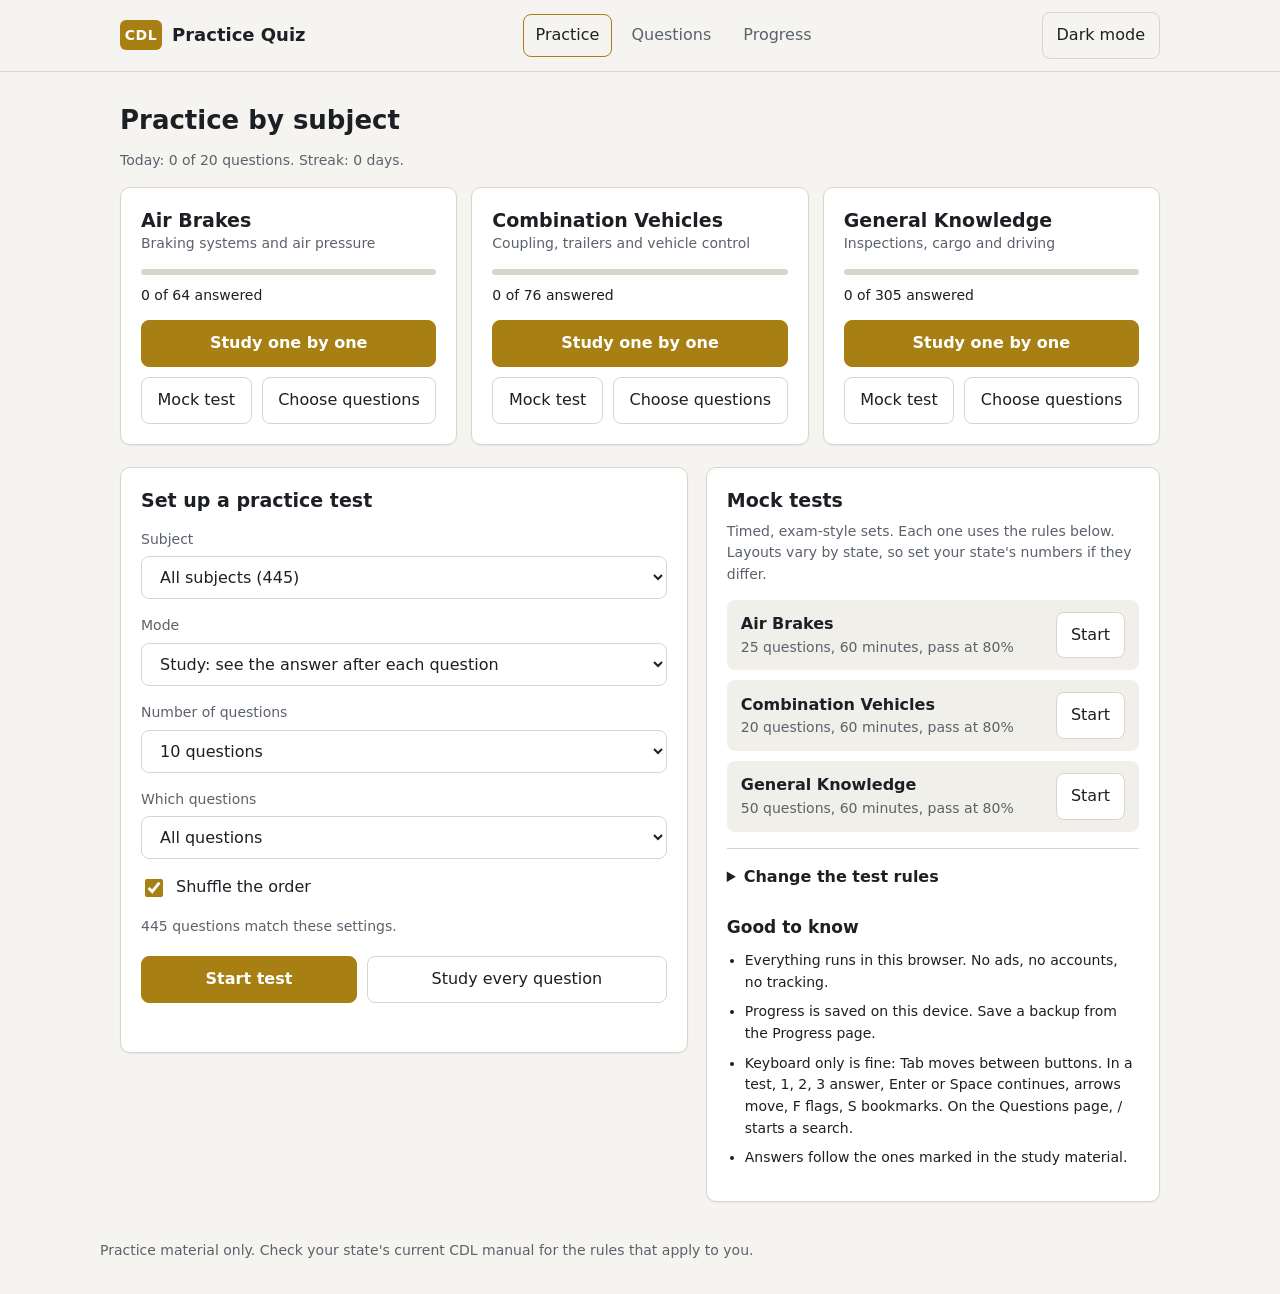
==== commit 80c935de: "Daily goal and streak, review dates in the browser, printable sheet of missed questions, storage uni" ====
--- a/index.html
+++ b/index.html
@@ -4,9 +4,14 @@
 <meta charset="utf-8">
 <meta name="viewport" content="width=device-width,initial-scale=1">
 <meta name="description" content="Free CDL practice quiz for air brakes, combination vehicles and general knowledge. Works offline. No ads, no accounts, no tracking.">
-<meta http-equiv="Content-Security-Policy" content="default-src 'none'; script-src 'self'; style-src 'self'; img-src 'self' data:; connect-src 'none'; base-uri 'none'; form-action 'none'">
+<meta http-equiv="Content-Security-Policy" content="default-src 'none'; script-src 'self'; style-src 'self'; img-src 'self' data:; connect-src 'none'; manifest-src 'self'; worker-src 'self'; base-uri 'none'; form-action 'none'">
 <title>CDL Practice Quiz</title>
 <link rel="stylesheet" href="style.css">
+<link rel="manifest" href="manifest.webmanifest">
+<link rel="apple-touch-icon" href="icons/apple-touch-icon.png">
+<meta name="theme-color" content="#15171a">
+<meta name="apple-mobile-web-app-capable" content="yes">
+<meta name="apple-mobile-web-app-title" content="CDL Quiz">
 </head>
 <body>
 
@@ -37,6 +42,7 @@
     </div>
 
     <h1 id="home-title" class="page-title">Practice by subject</h1>
+    <p id="today" class="today muted small" aria-live="polite"></p>
     <div id="subject-cards" class="subject-cards"></div>
 
     <div class="home-grid">
@@ -113,6 +119,7 @@
       </div>
       <div class="quiz-top-right">
         <span id="timer" class="muted"></span>
+        <button id="report-btn" type="button" class="ghost" aria-expanded="false" aria-controls="report-box">Report a problem</button>
         <button id="flag" type="button" class="ghost" aria-pressed="false">Flag</button>
         <button id="bookmark" type="button" class="ghost" aria-pressed="false">Bookmark</button>
       </div>
@@ -122,6 +129,14 @@
     <h2 id="question" class="question" tabindex="-1"></h2>
     <div id="choices" class="choices"></div>
     <p id="feedback" class="feedback" aria-live="polite"></p>
+    <p id="why" class="why" hidden></p>
+
+    <div id="report-box" class="report-box" hidden>
+      <label for="report-note">What looks wrong with this question? (optional)</label>
+      <textarea id="report-note" rows="3" maxlength="500"></textarea>
+      <div class="button-row"><button id="report-save" type="button">Save report</button></div>
+      <p id="report-message" class="small" role="status"></p>
+    </div>
 
     <div class="nav">
       <button id="prev" type="button">Previous</button>
@@ -207,12 +222,19 @@
     </div>
 
     <div class="panel">
+      <h2>Reported questions</h2>
+      <p class="muted small">Questions you reported from the quiz. They stay on this device. To send them to the maintainer, save a backup file and attach it to a GitHub issue.</p>
+      <div id="reports"></div>
+    </div>
+
+    <div class="panel">
       <h2>Your data</h2>
       <p class="muted small">Stored only in this browser. Save a backup file to keep it or to move it to another computer.</p>
       <div class="button-row">
         <button id="export" type="button">Save backup file</button>
         <button id="import-button" type="button">Load backup file</button>
         <input id="import" type="file" accept="application/json,.json" hidden>
+        <button id="print-missed" type="button">Print missed questions</button>
         <button id="reset" type="button" class="danger">Erase all progress</button>
       </div>
       <p id="data-message" class="small" role="status"></p>
@@ -220,12 +242,15 @@
   </section>
 
 </main>
+
+<section id="print-sheet" class="print-only" aria-label="Printable questions"></section>
 
 <footer class="wrap foot muted small">
   Practice material only. Check your state's current CDL manual for the rules that apply to you.
 </footer>
 
 <script src="questions.js"></script>
+<script src="explanations.js"></script>
 <script src="store.js"></script>
 <script src="app.js"></script>
 </body>
--- a/style.css
+++ b/style.css
@@ -1,4 +1,4 @@
-/* Colours are tokens so light and dark stay consistent. data-theme on <html> picks the set. */
+/* Colors are tokens. data-theme on <html> picks the set (dark is the default). */
 :root {
   color-scheme: dark;
   --bg: #15171a;
@@ -9,14 +9,20 @@
   --line: #353a42;
   --accent: #e8c65d;
   --accent-ink: #15171a;
-  --good: #7fdcb5;
-  --good-bg: #1d3a30;
-  --bad: #ff9aa0;
-  --bad-bg: #42262c;
+  --focus: #e8c65d;
   --selected-bg: #3a3424;
-  --focus: #e8c65d;
   --shadow: 0 1px 2px rgba(0, 0, 0, .35);
   --radius: 10px;
+  --good: #47e0a6;
+  --good-bg: #113a2c;
+  --good-edge: #47e0a6;
+  --good-solid: #47e0a6;
+  --on-good: #04201a;
+  --bad: #ff8590;
+  --bad-bg: #431b24;
+  --bad-edge: #ff8590;
+  --bad-solid: #ff8590;
+  --on-bad: #2a0810;
 }
 
 :root[data-theme="light"] {
@@ -29,13 +35,19 @@
   --line: #d9d5cc;
   --accent: #a87f12;
   --accent-ink: #ffffff;
-  --good: #14744b;
-  --good-bg: #e2f4ea;
-  --bad: #b21f30;
-  --bad-bg: #fbe5e7;
+  --focus: #a87f12;
   --selected-bg: #faf2d9;
-  --focus: #a87f12;
   --shadow: 0 1px 2px rgba(20, 20, 20, .06);
+  --good: #0b6a43;
+  --good-bg: #cdeedb;
+  --good-edge: #0b6a43;
+  --good-solid: #0b6a43;
+  --on-good: #ffffff;
+  --bad: #9e1227;
+  --bad-bg: #fbd0d7;
+  --bad-edge: #9e1227;
+  --bad-solid: #9e1227;
+  --on-bad: #ffffff;
 }
 
 * { box-sizing: border-box; }
@@ -201,9 +213,6 @@
 .choice.locked:hover { border-color: var(--line); }
 .choice.selected.locked:hover, .choice.correct.locked:hover, .choice.wrong.locked:hover { border-color: inherit; }
 
-.feedback { min-height: 48px; padding-top: 14px; color: var(--muted); margin: 0; }
-.feedback.good { color: var(--good); }
-.feedback.bad { color: var(--bad); }
 
 .nav { display: flex; justify-content: space-between; gap: 10px; border-top: 1px solid var(--line); padding-top: 18px; margin-top: 10px; }
 .nav button { min-width: 120px; }
@@ -294,3 +303,52 @@
 .rule-field { display: grid; gap: 4px; font-size: 13px; color: var(--muted); }
 .rule-field input { width: 100%; padding: 6px 8px; }
 @media (max-width: 560px) { .rules-row { grid-template-columns: 1fr; } }
+
+/* reports and install */
+.report-box { margin-top: 14px; background: var(--panel-2); border: 1px solid var(--line); border-radius: 8px; padding: 14px; }
+.report-box label { display: block; margin-bottom: 6px; color: var(--muted); font-size: 14px; }
+.report-box textarea { width: 100%; font: inherit; color: var(--text); background: var(--panel); border: 1px solid var(--line); border-radius: 8px; padding: 10px 12px; resize: vertical; }
+.report-box #report-message { min-height: 1.2em; margin: 8px 0 0; }
+.report-row { border-top: 1px solid var(--line); padding: 12px 0; }
+.report-row h3 { font-size: 16px; margin: 4px 0 6px; }
+.report-row p { margin: 4px 0; }
+
+/* explanation after an answer */
+.why { margin: 0 0 16px; padding: 12px 14px; background: var(--panel-2); border-left: 4px solid var(--accent); border-radius: 6px; }
+
+/* Answer colors and tags */
+.choice { position: relative; transition: transform .12s, box-shadow .12s, border-color .12s, background-color .2s; }
+.choice:hover:not(.locked) { transform: translateY(-1px); box-shadow: var(--shadow); }
+.choice.correct { border: 3px solid var(--good-edge); background: var(--good-bg); }
+.choice.wrong { border: 3px solid var(--bad-edge); background: var(--bad-bg); }
+.choice.correct .letter, .choice.wrong .letter { color: var(--text); }
+.choice.correct span:not(.letter):not(.tag), .choice.wrong span:not(.letter):not(.tag) { font-weight: 600; }
+.tag { margin-left: auto; align-self: center; flex: 0 0 auto; font-size: 13px; font-weight: 700; padding: 4px 11px; border-radius: 999px; white-space: nowrap; }
+.tag.good-tag { background: var(--good-solid); color: var(--on-good); }
+.tag.bad-tag { background: var(--bad-solid); color: var(--on-bad); }
+
+.feedback { min-height: 0; padding: 12px 14px; margin-top: 14px; font-weight: 600; font-size: 17px; border-radius: 8px; }
+.feedback.good { background: var(--good-bg); color: var(--good); border: 2px solid var(--good-edge); }
+.feedback.bad { background: var(--bad-bg); color: var(--bad); border: 2px solid var(--bad-edge); }
+
+.dot.right { background: var(--good-bg); border: 2px solid var(--good-edge); color: var(--text); }
+.dot.wrong { background: var(--bad-bg); border: 2px solid var(--bad-edge); color: var(--text); }
+.review-item.right { border-left-color: var(--good-edge); }
+.review-item.wrong { border-left-color: var(--bad-edge); }
+
+button.primary:hover:not(:disabled) { filter: brightness(1.06); }
+.question { letter-spacing: -0.01em; }
+
+/* spacing between the answer feedback and the reason */
+.why { margin-top: 12px; }
+
+/* daily goal line and printing */
+.today { margin: -6px 0 16px; }
+.print-only { display: none; }
+@media print {
+  body { background: #fff; color: #000; }
+  body > header, body > main, body > footer { display: none !important; }
+  .print-only { display: block !important; }
+  .print-item { break-inside: avoid; border-bottom: 1px solid #999; padding: 8px 0; }
+  .print-item p, .print-item h3 { color: #000; }
+}
